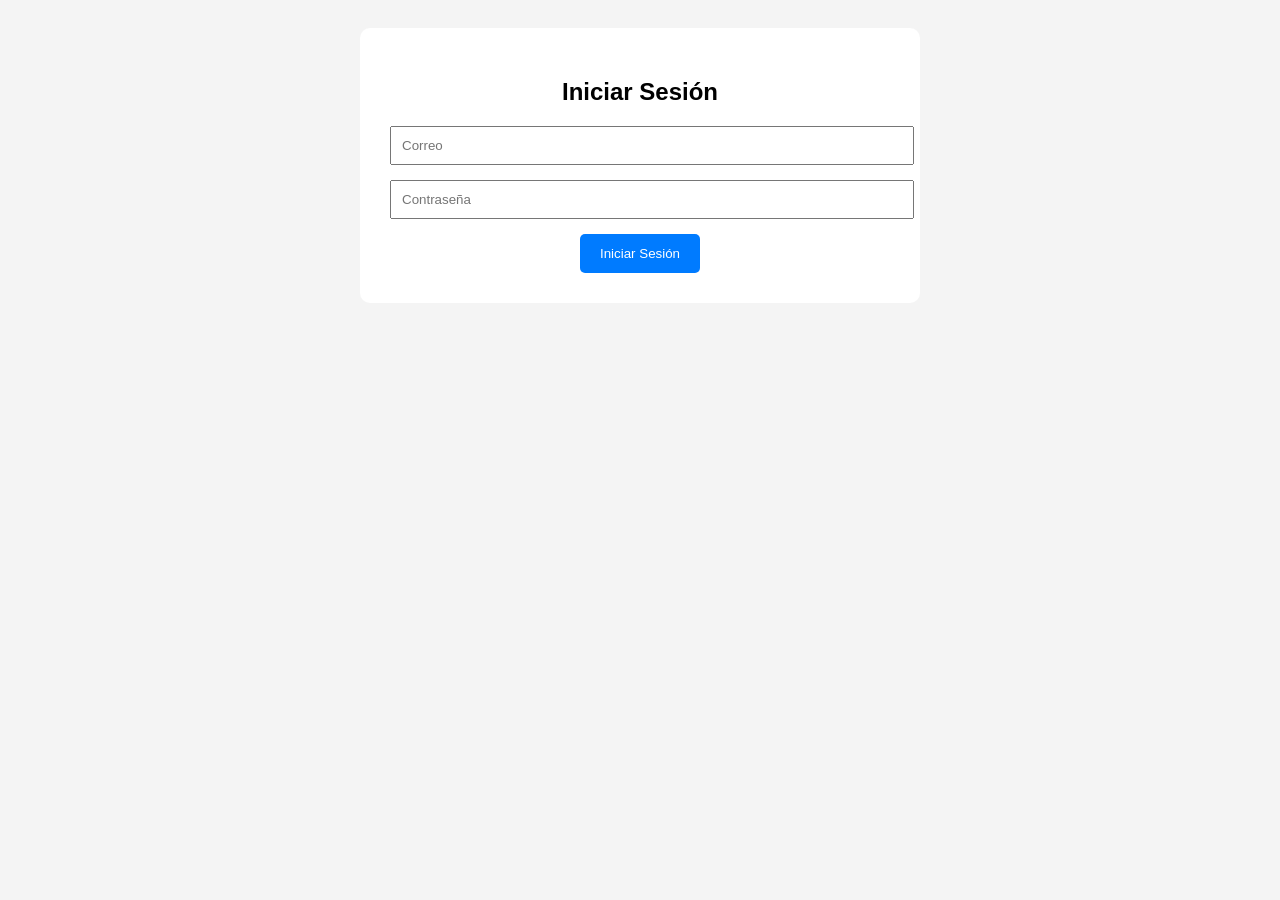
==== src/main/resources/templates/login.html @ 9158fdb7 "Primer commit" ====
<!DOCTYPE html>
<html xmlns:th="http://www.thymeleaf.org">
<head>
    <title>Login</title>
</head>
<body style="font-family: Arial; background:#f4f4f4; padding:20px;">

<div style="max-width:500px; margin:auto; background:white; padding:30px; border-radius:10px; text-align:center;">

    <h2>Iniciar Sesión</h2>

    <!-- 🔥 IMPORTANTE: id y quitar th:action -->
    <form id="loginForm">

        <div style="margin-bottom:15px;">
            <input type="email" id="email" placeholder="Correo"
                   style="width:100%; padding:10px;" required />
        </div>

        <div style="margin-bottom:15px;">
            <input type="password" id="password" placeholder="Contraseña"
                   style="width:100%; padding:10px;" required />
        </div>

        <button type="submit"
                style="padding:12px 20px; background:#007bff; color:white; border:none; border-radius:5px;">
            Iniciar Sesión
        </button>

    </form>

</div>

<script>
    document.getElementById("loginForm").addEventListener("submit", async function(e) {
        e.preventDefault();

        const data = {
            email: document.getElementById("email").value,
            password: document.getElementById("password").value
        };

        try {
            const response = await fetch("/api/auth/login", {
                method: "POST",
                headers: {
                    "Content-Type": "application/json"
                },
                body: JSON.stringify(data)
            });

            const result = await response.json();

            if (result.success) {
                // 🔥 Guardar token
                localStorage.setItem("token", result.data);

                alert("Login exitoso");

                // 🔥 Redirigir
                window.location.href = "/view/index";
            } else {
                alert(result.message);
            }

        } catch (error) {
            alert("Error en el servidor");
        }
    });
</script>

</body>
</html>
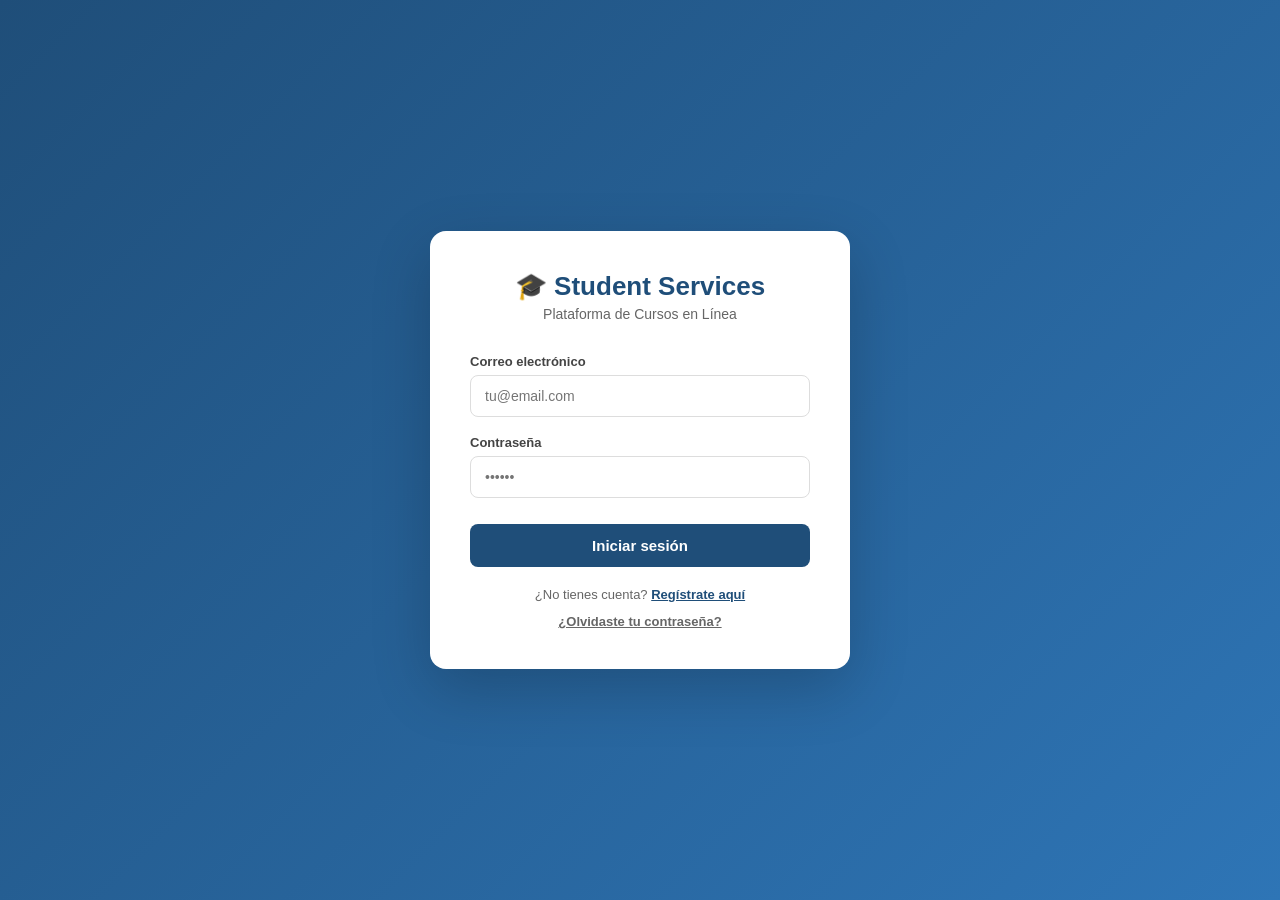
==== commit de1eb2fe: "Actualización" ====
--- a/src/main/resources/templates/login.html
+++ b/src/main/resources/templates/login.html
@@ -1,73 +1,151 @@
 <!DOCTYPE html>
-<html xmlns:th="http://www.thymeleaf.org">
+<html lang="es">
 <head>
-    <title>Login</title>
+    <meta charset="UTF-8">
+    <title>Login — Student Services</title>
+    <style>
+        * { box-sizing: border-box; margin: 0; padding: 0; }
+        body {
+            font-family: 'Segoe UI', sans-serif;
+            background: linear-gradient(135deg, #1F4E79, #2E75B6);
+            min-height: 100vh;
+            display: flex;
+            align-items: center;
+            justify-content: center;
+        }
+        .card {
+            background: white;
+            border-radius: 16px;
+            padding: 40px;
+            width: 100%;
+            max-width: 420px;
+            box-shadow: 0 20px 60px rgba(0,0,0,0.2);
+        }
+        .logo {
+            text-align: center;
+            margin-bottom: 32px;
+        }
+        .logo h1 { color: #1F4E79; font-size: 26px; }
+        .logo p { color: #666; font-size: 14px; margin-top: 4px; }
+        .form-group {
+            margin-bottom: 18px;
+        }
+        label {
+            display: block;
+            font-size: 13px;
+            font-weight: 600;
+            color: #444;
+            margin-bottom: 6px;
+        }
+        input {
+            width: 100%;
+            padding: 12px 14px;
+            border: 1px solid #ddd;
+            border-radius: 8px;
+            font-size: 14px;
+            outline: none;
+            transition: border-color 0.2s;
+        }
+        input:focus { border-color: #1F4E79; }
+        button {
+            width: 100%;
+            padding: 13px;
+            background: #1F4E79;
+            color: white;
+            border: none;
+            border-radius: 8px;
+            font-size: 15px;
+            font-weight: 600;
+            cursor: pointer;
+            margin-top: 8px;
+        }
+        button:hover { background: #2E75B6; }
+        .error {
+            background: #fee2e2;
+            color: #b91c1c;
+            padding: 10px 14px;
+            border-radius: 8px;
+            font-size: 13px;
+            margin-bottom: 16px;
+            display: none;
+        }
+        .register-link {
+            text-align: center;
+            margin-top: 20px;
+            font-size: 13px;
+            color: #666;
+        }
+        .register-link a { color: #1F4E79; font-weight: 600; }
+    </style>
 </head>
-<body style="font-family: Arial; background:#f4f4f4; padding:20px;">
+<body>
+<div class="card">
+    <div class="logo">
+        <h1>🎓 Student Services</h1>
+        <p>Plataforma de Cursos en Línea</p>
+    </div>
 
-<div style="max-width:500px; margin:auto; background:white; padding:30px; border-radius:10px; text-align:center;">
+    <div class="error" id="errorMsg"></div>
 
-    <h2>Iniciar Sesión</h2>
+    <div class="form-group">
+        <label>Correo electrónico</label>
+        <input type="email" id="email" placeholder="tu@email.com"/>
+    </div>
+    <div class="form-group">
+        <label>Contraseña</label>
+        <input type="password" id="password" placeholder="••••••"/>
+    </div>
 
-    <!-- 🔥 IMPORTANTE: id y quitar th:action -->
-    <form id="loginForm">
+    <button onclick="login()">Iniciar sesión</button>
 
-        <div style="margin-bottom:15px;">
-            <input type="email" id="email" placeholder="Correo"
-                   style="width:100%; padding:10px;" required />
-        </div>
-
-        <div style="margin-bottom:15px;">
-            <input type="password" id="password" placeholder="Contraseña"
-                   style="width:100%; padding:10px;" required />
-        </div>
-
-        <button type="submit"
-                style="padding:12px 20px; background:#007bff; color:white; border:none; border-radius:5px;">
-            Iniciar Sesión
-        </button>
-
-    </form>
-
+    <div class="register-link">
+        ¿No tienes cuenta? <a href="/view/register">Regístrate aquí</a>
+    </div>
+    <div class="register-link" style="margin-top:12px;">
+        <a href="/view/forgot-password" style="color:#666;font-size:13px;">¿Olvidaste tu contraseña?</a>
+    </div>
 </div>
 
 <script>
-    document.getElementById("loginForm").addEventListener("submit", async function(e) {
-        e.preventDefault();
+    async function login() {
+        const email = document.getElementById('email').value.trim();
+        const password = document.getElementById('password').value.trim();
+        const errorMsg = document.getElementById('errorMsg');
 
-        const data = {
-            email: document.getElementById("email").value,
-            password: document.getElementById("password").value
-        };
+        if (!email || !password) {
+            errorMsg.textContent = 'Completa todos los campos';
+            errorMsg.style.display = 'block';
+            return;
+        }
 
         try {
-            const response = await fetch("/api/auth/login", {
-                method: "POST",
-                headers: {
-                    "Content-Type": "application/json"
-                },
-                body: JSON.stringify(data)
+            const res = await fetch('/api/auth/login', {
+                method: 'POST',
+                headers: { 'Content-Type': 'application/json' },
+                body: JSON.stringify({ email, password })
             });
 
-            const result = await response.json();
+            const data = await res.json();
 
-            if (result.success) {
-                // 🔥 Guardar token
-                localStorage.setItem("token", result.data);
+            if (data.success) {
+             localStorage.setItem('token', data.data.accessToken);
+             localStorage.setItem('refreshToken', data.data.refreshToken);
+             localStorage.setItem('email', email);
+            window.location.href = '/view/dashboard';
+            } else {
+                errorMsg.textContent = data.message || 'Credenciales incorrectas';
+                errorMsg.style.display = 'block';
+            }
+        } catch(e) {
+            errorMsg.textContent = 'Error de conexión';
+            errorMsg.style.display = 'block';
+        }
+    }
 
-                alert("Login exitoso");
-
-                // 🔥 Redirigir
-                window.location.href = "/view/index";
-            } else {
-                alert(result.message);
-            }
-
-        } catch (error) {
-            alert("Error en el servidor");
-        }
+    // Enter para login
+    document.addEventListener('keypress', e => {
+        if (e.key === 'Enter') login();
     });
 </script>
-
 </body>
 </html>
